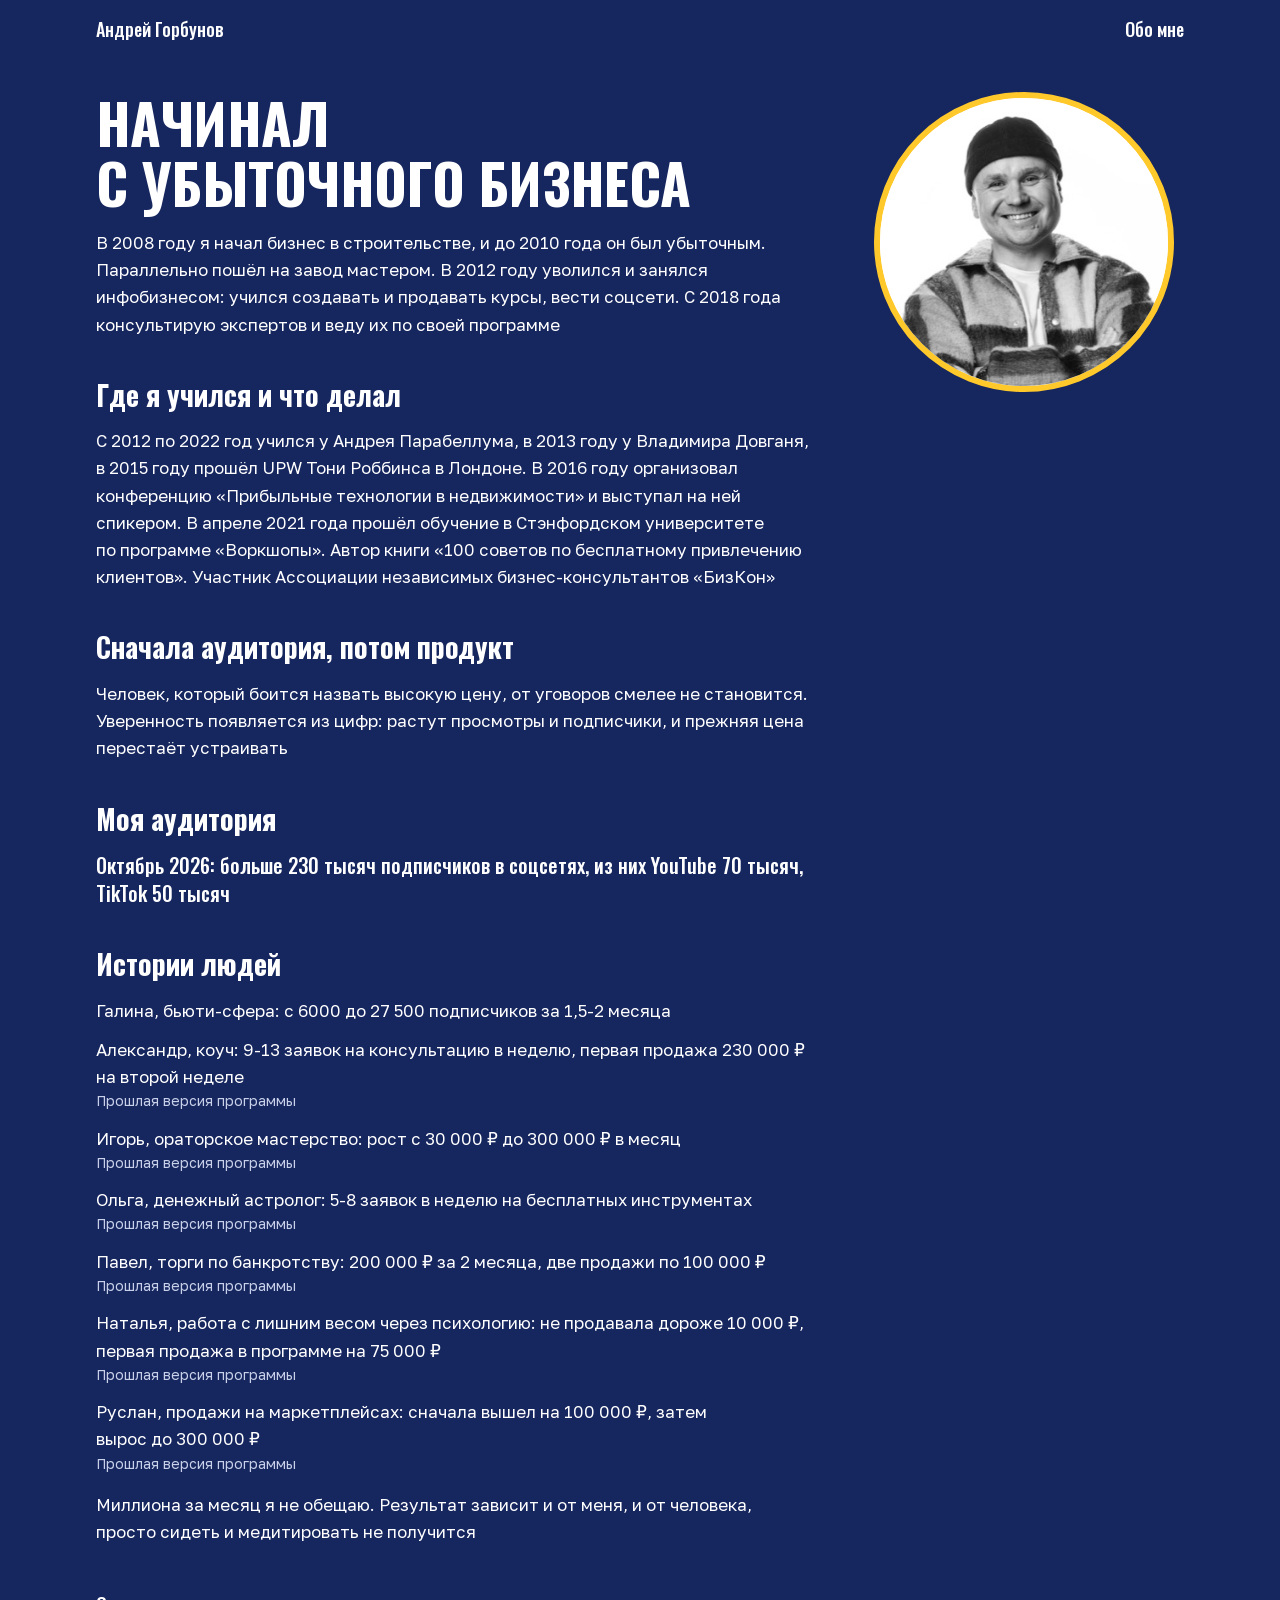
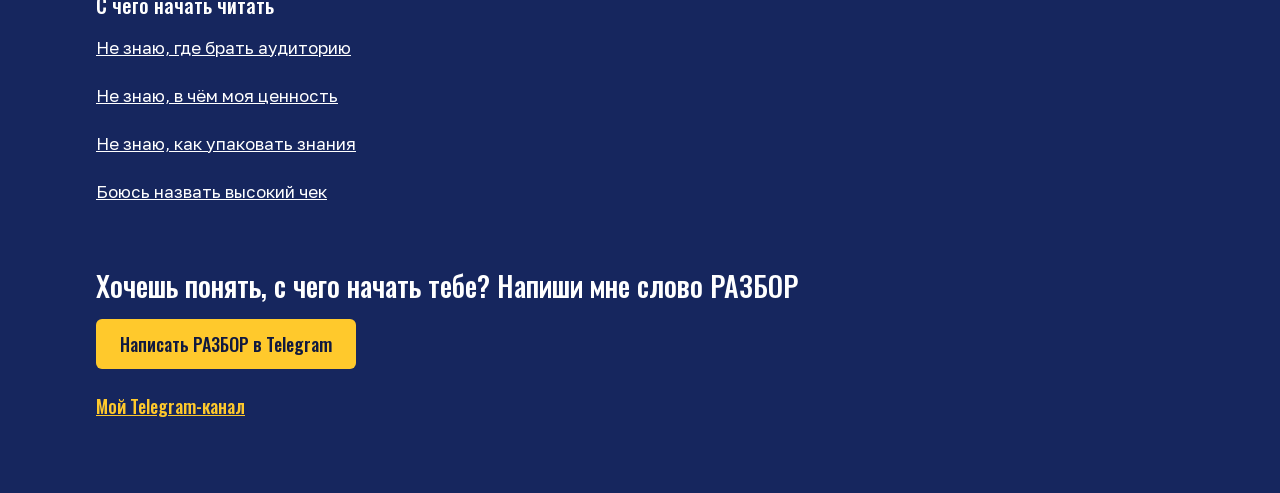
==== about.html @ 933ead1c "Первая версия сайта статей" ====
<!doctype html>
<html lang="ru">
<head>
<meta charset="utf-8">
<meta name="viewport" content="width=device-width,initial-scale=1,viewport-fit=cover">
<title>Обо мне: Андрей Горбунов, наставник</title>
<meta name="description" content="Как я начинал с убыточного бизнеса и почему сначала собираю аудиторию, а потом продукт">
<link rel="icon" href="assets/avtor-oblozhka.webp">
<link rel="stylesheet" href="assets/fonts.css">
<link rel="stylesheet" href="assets/site.css">
<meta property="og:title" content="Обо мне: Андрей Горбунов, наставник">
<meta property="og:description" content="Как я начинал с убыточного бизнеса и почему сначала собираю аудиторию, а потом продукт">
<meta property="og:type" content="website">
<meta property="og:url" content="https://gavul.github.io/about.html">
<meta property="og:image" content="https://gavul.github.io/assets/og.jpg">
<link rel="canonical" href="https://gavul.github.io/about.html">
</head>
<body>
<div class="shell"><header class="top"><a href="index.html">Андрей Горбунов</a><a href="about.html">Обо мне</a></header>
<main id="about" data-ekran="about"><section class="about">
<div class="about-photo"><img src="assets/avtor-portret.jpg" alt="Андрей Горбунов улыбается, скрестив руки" width="480" height="480"></div>
<div class="about-text">
<h1>Начинал с убыточного&nbsp;бизнеса</h1>
<p>В 2008 году я начал бизнес в строительстве, и до 2010 года он был убыточным. Параллельно пошёл на завод мастером. В 2012 году уволился и занялся инфобизнесом: учился создавать и продавать курсы, вести соцсети. С 2018 года консультирую экспертов и веду их по своей программе</p>
<h2>Где я учился и что делал</h2>
<p>С 2012 по 2022 год учился у Андрея Парабеллума, в 2013 году у Владимира Довганя, в 2015 году прошёл UPW Тони Роббинса в Лондоне. В 2016 году организовал конференцию «Прибыльные технологии в недвижимости» и выступал на ней спикером. В апреле 2021 года прошёл обучение в Стэнфордском университете по программе «Воркшопы». Автор книги «100 советов по бесплатному привлечению клиентов». Участник Ассоциации независимых бизнес-консультантов «БизКон»</p>
<h2>Сначала аудитория, потом продукт</h2>
<p>Человек, который боится назвать высокую цену, от уговоров смелее не становится. Уверенность появляется из цифр: растут просмотры и подписчики, и прежняя цена перестаёт устраивать</p>
<h2>Моя аудитория</h2>
<p class="nums">Октябрь 2026: больше 230 тысяч подписчиков в соцсетях, из них YouTube 70 тысяч, TikTok 50 тысяч</p>
<h2>Истории людей</h2>
<ul class="stories">
<li>Галина, бьюти-сфера: с 6000 до 27 500 подписчиков за 1,5-2 месяца</li>
<li>Александр, коуч: 9-13 заявок на консультацию в неделю, первая продажа 230 000 ₽ на второй неделе<small>Прошлая версия программы</small></li>
<li>Игорь, ораторское мастерство: рост с 30 000 ₽ до 300 000 ₽ в месяц<small>Прошлая версия программы</small></li>
<li>Ольга, денежный астролог: 5-8 заявок в неделю на бесплатных инструментах<small>Прошлая версия программы</small></li>
<li>Павел, торги по банкротству: 200 000 ₽ за 2 месяца, две продажи по 100 000 ₽<small>Прошлая версия программы</small></li>
<li>Наталья, работа с лишним весом через психологию: не продавала дороже 10 000 ₽, первая продажа в программе на 75 000 ₽<small>Прошлая версия программы</small></li>
<li>Руслан, продажи на маркетплейсах: сначала вышел на 100 000 ₽, затем вырос до 300 000 ₽<small>Прошлая версия программы</small></li>
</ul>
<p>Миллиона за месяц я не обещаю. Результат зависит и от меня, и от человека, просто сидеть и медитировать не получится</p>
</div></section>
<section class="more"><h2>С чего начать читать</h2><ul><li><a href="statya-auditoriya.html">Не знаю, где брать аудиторию</a></li><li><a href="statya-cennost.html">Не знаю, в чём моя ценность</a></li><li><a href="statya-produkt.html">Не знаю, как упаковать знания</a></li><li><a href="statya-chek.html">Боюсь назвать высокий чек</a></li></ul></section>
<section class="razbor" id="razbor"><p>Хочешь понять, с чего начать тебе? Напиши мне слово РАЗБОР</p><a class="btn" href="https://t.me/gavul?text=%D0%A0%D0%90%D0%97%D0%91%D0%9E%D0%A0">Написать РАЗБОР в Telegram</a><a class="tg" href="https://t.me/+gu_JXIsyhVdlMjBi">Мой Telegram-канал</a></section>
</main></div>
</body>
</html>
---- assets/fonts.css ----
@font-face{font-family:'Golos Text';font-weight:400;font-display:swap;src:url(fonts/golos-cyrillic.woff2) format('woff2');unicode-range:U+0301, U+0400-045F, U+0490-0491, U+04B0-04B1, U+2116}
@font-face{font-family:'Golos Text';font-weight:400;font-display:swap;src:url(fonts/golos-latin.woff2) format('woff2');unicode-range:U+0000-00FF, U+0131, U+0152-0153, U+02BB-02BC, U+02C6, U+02DA, U+02DC, U+0304, U+0308, U+0329, U+2000-206F, U+20AC, U+2122, U+2191, U+2193, U+2212, U+2215, U+FEFF, U+FFFD}
@font-face{font-family:'Golos Text';font-weight:500;font-display:swap;src:url(fonts/golos-cyrillic.woff2) format('woff2');unicode-range:U+0301, U+0400-045F, U+0490-0491, U+04B0-04B1, U+2116}
@font-face{font-family:'Golos Text';font-weight:500;font-display:swap;src:url(fonts/golos-latin.woff2) format('woff2');unicode-range:U+0000-00FF, U+0131, U+0152-0153, U+02BB-02BC, U+02C6, U+02DA, U+02DC, U+0304, U+0308, U+0329, U+2000-206F, U+20AC, U+2122, U+2191, U+2193, U+2212, U+2215, U+FEFF, U+FFFD}
@font-face{font-family:'Golos Text';font-weight:700;font-display:swap;src:url(fonts/golos-cyrillic.woff2) format('woff2');unicode-range:U+0301, U+0400-045F, U+0490-0491, U+04B0-04B1, U+2116}
@font-face{font-family:'Golos Text';font-weight:700;font-display:swap;src:url(fonts/golos-latin.woff2) format('woff2');unicode-range:U+0000-00FF, U+0131, U+0152-0153, U+02BB-02BC, U+02C6, U+02DA, U+02DC, U+0304, U+0308, U+0329, U+2000-206F, U+20AC, U+2122, U+2191, U+2193, U+2212, U+2215, U+FEFF, U+FFFD}
@font-face{font-family:'Oswald';font-weight:500;font-display:swap;src:url(fonts/oswald-cyrillic.woff2) format('woff2');unicode-range:U+0301, U+0400-045F, U+0490-0491, U+04B0-04B1, U+2116}
@font-face{font-family:'Oswald';font-weight:500;font-display:swap;src:url(fonts/oswald-latin.woff2) format('woff2');unicode-range:U+0000-00FF, U+0131, U+0152-0153, U+02BB-02BC, U+02C6, U+02DA, U+02DC, U+0304, U+0308, U+0329, U+2000-206F, U+20AC, U+2122, U+2191, U+2193, U+2212, U+2215, U+FEFF, U+FFFD}
@font-face{font-family:'Oswald';font-weight:700;font-display:swap;src:url(fonts/oswald-cyrillic.woff2) format('woff2');unicode-range:U+0301, U+0400-045F, U+0490-0491, U+04B0-04B1, U+2116}
@font-face{font-family:'Oswald';font-weight:700;font-display:swap;src:url(fonts/oswald-latin.woff2) format('woff2');unicode-range:U+0000-00FF, U+0131, U+0152-0153, U+02BB-02BC, U+02C6, U+02DA, U+02DC, U+0304, U+0308, U+0329, U+2000-206F, U+20AC, U+2122, U+2191, U+2193, U+2212, U+2215, U+FEFF, U+FFFD}
---- assets/site.css ----
:root{--navy:#16265E;--navy-up:#1D3173;--ink:#10193F;--gold:#FFC92C;--gold-hover:#FFD65C;--text:#FFFFFF;--text-2:#C9D1EA;--line:#4A5DA3;--paper:#F6F7FB;--paper-text:#16265E;--paper-text-2:#44507A;--font-display:"Oswald","Arial Narrow",sans-serif;--font-body:"Golos Text",system-ui,sans-serif;--t-h1:clamp(2.75rem,12vw,4.5rem);--t-h2:1.75rem;--t-h3:1.25rem;--t-body:1.0625rem;--t-small:.875rem;--s1:4px;--s2:8px;--s3:12px;--s4:16px;--s5:24px;--s6:32px;--s7:48px;--s8:64px;--radius:6px;--measure:65ch;--ease-out:cubic-bezier(0.23,1,0.32,1)}
*{box-sizing:border-box}
html{-webkit-text-size-adjust:100%}
body{margin:0;background:var(--navy);color:var(--text);font:400 var(--t-body)/1.6 var(--font-body)}
a{color:inherit}
a:focus-visible{outline:2px solid var(--gold);outline-offset:3px}
.shell{max-width:1120px;margin:0 auto;padding-inline:max(var(--s4),env(safe-area-inset-left,0px))}
.top{display:flex;justify-content:space-between;align-items:center;gap:var(--s4);padding-block:var(--s2) var(--s5)}
.top a{display:inline-flex;align-items:center;min-height:44px;text-decoration:none;font:500 1.125rem/1.2 var(--font-display)}
.top a:hover{color:var(--gold)}
.hero{display:grid;gap:var(--s5)}
.hero-photo{margin-inline:calc(var(--s4)*-1);overflow:hidden}
.hero-photo img{display:block;width:min(72vw,300px);max-width:520px;aspect-ratio:1;height:auto;margin:0 auto;object-fit:cover;-webkit-mask-image:linear-gradient(#000 88%,transparent);mask-image:linear-gradient(#000 88%,transparent)}
.hero-text{display:grid;gap:var(--s4);min-width:0}
h1{font:700 var(--t-h1)/1.08 var(--font-display);letter-spacing:-.01em;text-transform:uppercase;margin:0;text-wrap:balance}
.lead{margin:0;color:var(--text-2);max-width:var(--measure);text-wrap:pretty}
.plates{display:grid;gap:var(--s2);margin:0;padding:0;list-style:none}
.plates a{display:block;height:100%;background:var(--gold);color:var(--ink);padding:var(--s3) var(--s4);border-radius:var(--radius);text-decoration:none;transition:background .16s var(--ease-out)}
.plates a:hover{background:var(--gold-hover)}
.plates a:active{transform:scale(.98)}
.plates b{display:block;font:700 1.375rem/1.2 var(--font-display);letter-spacing:.01em}
.plates span{display:block;font-size:var(--t-small);line-height:1.4}
.sign{margin:0;font-size:var(--t-small);color:var(--text-2);text-wrap:pretty}
.razbor{display:grid;gap:var(--s4);justify-items:start;padding-block:var(--s7) var(--s8)}
.razbor p{font:500 var(--t-h2)/1.2 var(--font-display);margin:0;text-wrap:balance}
.btn{display:inline-block;background:var(--gold);color:var(--ink);font:500 1.125rem/1 var(--font-display);padding:var(--s4) var(--s5);border-radius:var(--radius);text-decoration:none;white-space:nowrap;transition:background .16s var(--ease-out)}
.btn:hover{background:var(--gold-hover)}
.btn:active{transform:scale(.98)}
@media (min-width:860px){h1{font-size:clamp(2.75rem,4.6vw,4.25rem)}.plates b{font-size:1.1875rem}.hero{grid-template-columns:1fr 440px;align-items:center;gap:var(--s7)}.hero-photo{order:2;margin-inline:0}.hero-photo img{width:100%;max-width:440px}.plates{grid-template-columns:1fr 1fr}.razbor{padding-top:var(--s6)}}
@media (prefers-reduced-motion:reduce){.plates a,.btn{transition:none}.plates a:active,.btn:active{transform:none}}
.art-head{padding-block:var(--s4) var(--s7);display:grid;gap:var(--s4);justify-items:start;max-width:760px}
.art-tag{color:var(--gold);font:500 1rem/1.2 var(--font-display);min-height:44px;display:inline-flex;align-items:center}
.art-head h1{font-size:clamp(2.25rem,8vw,3.5rem);text-transform:none}
.art-paper{background:var(--paper);color:var(--paper-text)}
.art-body{max-width:calc(var(--measure) + 2*var(--s4));margin:0 auto;padding:var(--s7) var(--s4);line-height:1.55;display:grid;gap:var(--s4)}
.art-body p,.art-body ol{margin:0}
.art-body ol{padding-left:1.4em;display:grid;gap:var(--s2)}
.art-body h2{font:700 var(--t-h2)/1.2 var(--font-display);margin:var(--s5) 0 0;text-wrap:balance}
.quick{font-size:1.1875rem;font-weight:500}
.story{background:#fff;padding:var(--s4);border-radius:var(--radius);border:1px solid #D5DBEC}
.story small{display:block;color:var(--paper-text-2);font-size:var(--t-small);margin-top:var(--s1)}
.pre{background:var(--navy);color:var(--text);padding:var(--s5) var(--s4);border-radius:var(--radius);display:grid;gap:var(--s3);margin-top:var(--s5)}
.pre h2{margin:0;color:var(--gold)}
.art-end{padding-block:var(--s7);display:grid;gap:var(--s6);max-width:760px}
.art-end .razbor{padding:0}
.author{display:grid;grid-template-columns:96px 1fr;gap:var(--s4);align-items:start}
.author img{width:96px;height:96px;object-fit:cover;object-position:top;border-radius:50%;background:#fff}
.author p{margin:0 0 var(--s3);color:var(--text-2);font-size:1rem}
.author .link{display:inline-flex;align-items:center;min-height:44px;color:var(--gold);font:500 1.125rem/1.2 var(--font-display)}
.more h2{font:500 var(--t-h3)/1.2 var(--font-display);margin:0 0 var(--s2)}
.more ul{margin:0;padding:0;list-style:none;display:grid;gap:var(--s1)}
.more a{display:inline-flex;align-items:center;min-height:44px;color:var(--text)}
.about{display:grid;gap:var(--s6);padding-block:var(--s4) var(--s7)}
.about-photo{width:min(100%,300px);aspect-ratio:1;background:#fff;border:6px solid var(--gold);border-radius:50%;overflow:hidden;justify-self:center}
.about-photo img{display:block;width:100%;height:100%;object-fit:cover;object-position:top}
.about-text{display:grid;gap:var(--s4);min-width:0;max-width:var(--measure)}
.about-text p,.about-text ul{margin:0;text-wrap:pretty}
.about-text h2{font:700 var(--t-h2)/1.2 var(--font-display);margin:var(--s5) 0 0;text-wrap:balance}
.about-text ul{padding:0;list-style:none;display:grid;gap:var(--s3)}
.about-text small{display:block;color:var(--text-2);font-size:var(--t-small)}
@media (min-width:860px){.about{grid-template-columns:1fr 320px;align-items:start;gap:var(--s7)}.about-photo{order:2}}
.about-text h1{font-size:clamp(1.875rem,8.6vw,3.5rem)}
.who{margin:0;font:500 1.125rem/1.3 var(--font-display);color:var(--gold);text-wrap:pretty}
.early a{color:var(--paper-text);font-weight:500}
.about ~ .more{padding-bottom:var(--s5)}
.nums{font:500 1.25rem/1.4 var(--font-display)}
.tg{display:inline-flex;align-items:center;min-height:44px;color:var(--gold);font:500 1.125rem/1.2 var(--font-display)}
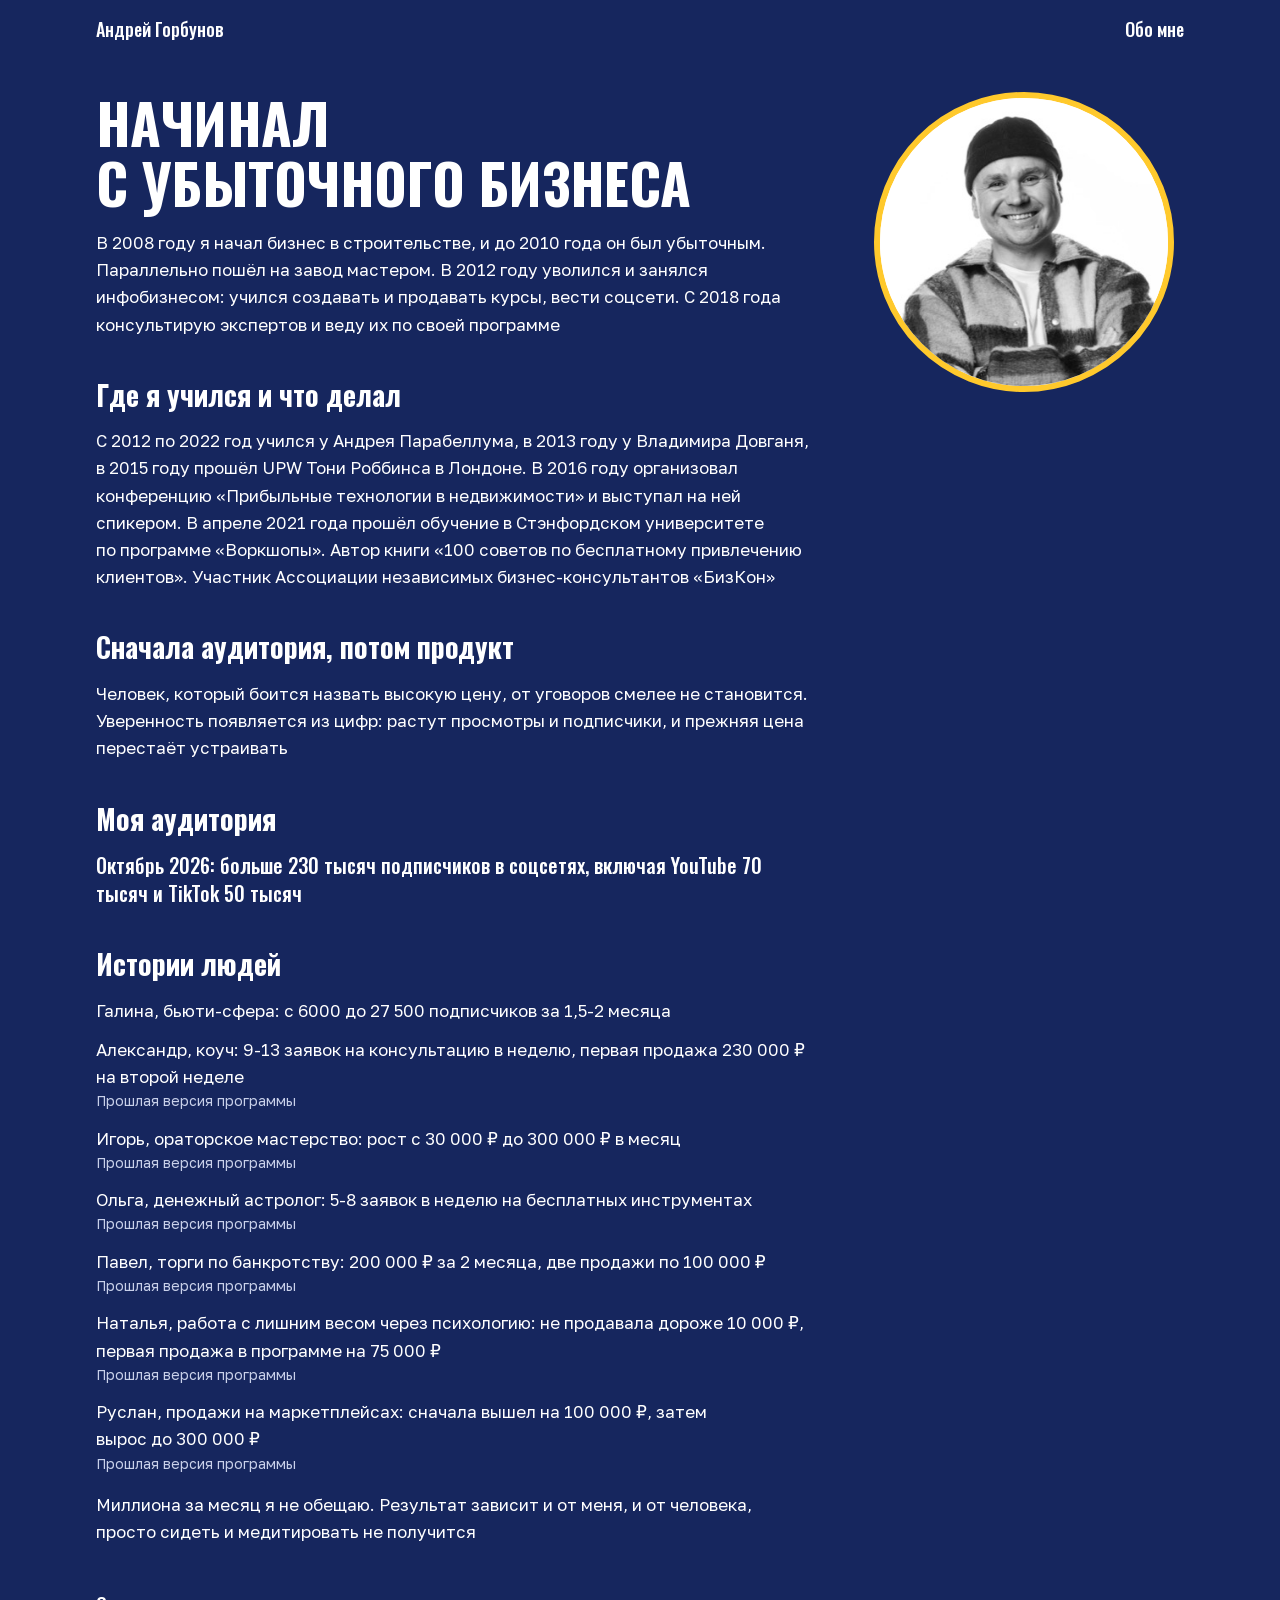
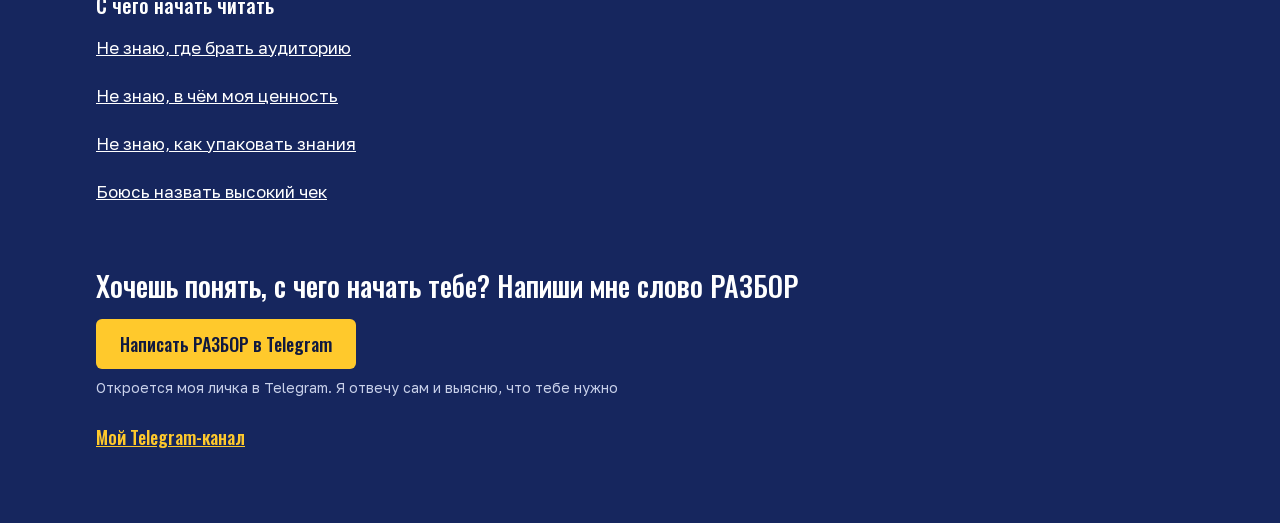
==== commit 6551f27b: "Правки по повторной проверке, карта сайта" ====
--- a/about.html
+++ b/about.html
@@ -27,7 +27,7 @@
 <h2>Сначала аудитория, потом продукт</h2>
 <p>Человек, который боится назвать высокую цену, от уговоров смелее не становится. Уверенность появляется из цифр: растут просмотры и подписчики, и прежняя цена перестаёт устраивать</p>
 <h2>Моя аудитория</h2>
-<p class="nums">Октябрь 2026: больше 230 тысяч подписчиков в соцсетях, из них YouTube 70 тысяч, TikTok 50 тысяч</p>
+<p class="nums">Октябрь 2026: больше 230 тысяч подписчиков в соцсетях, включая YouTube 70 тысяч и TikTok 50 тысяч</p>
 <h2>Истории людей</h2>
 <ul class="stories">
 <li>Галина, бьюти-сфера: с 6000 до 27 500 подписчиков за 1,5-2 месяца</li>
@@ -41,7 +41,7 @@
 <p>Миллиона за месяц я не обещаю. Результат зависит и от меня, и от человека, просто сидеть и медитировать не получится</p>
 </div></section>
 <section class="more"><h2>С чего начать читать</h2><ul><li><a href="statya-auditoriya.html">Не знаю, где брать аудиторию</a></li><li><a href="statya-cennost.html">Не знаю, в чём моя ценность</a></li><li><a href="statya-produkt.html">Не знаю, как упаковать знания</a></li><li><a href="statya-chek.html">Боюсь назвать высокий чек</a></li></ul></section>
-<section class="razbor" id="razbor"><p>Хочешь понять, с чего начать тебе? Напиши мне слово РАЗБОР</p><a class="btn" href="https://t.me/gavul?text=%D0%A0%D0%90%D0%97%D0%91%D0%9E%D0%A0">Написать РАЗБОР в Telegram</a><a class="tg" href="https://t.me/+gu_JXIsyhVdlMjBi">Мой Telegram-канал</a></section>
+<section class="razbor" id="razbor"><p>Хочешь понять, с чего начать тебе? Напиши мне слово РАЗБОР</p><a class="btn" href="https://t.me/gavul?text=%D0%A0%D0%90%D0%97%D0%91%D0%9E%D0%A0">Написать РАЗБОР в Telegram</a><small class="after">Откроется моя личка в Telegram. Я отвечу сам и выясню, что тебе нужно</small><a class="tg" href="https://t.me/+gu_JXIsyhVdlMjBi">Мой Telegram-канал</a></section>
 </main></div>
 </body>
 </html>
--- a/assets/site.css
+++ b/assets/site.css
@@ -10,7 +10,7 @@
 .top a:hover{color:var(--gold)}
 .hero{display:grid;gap:var(--s5)}
 .hero-photo{margin-inline:calc(var(--s4)*-1);overflow:hidden}
-.hero-photo img{display:block;width:min(72vw,300px);max-width:520px;aspect-ratio:1;height:auto;margin:0 auto;object-fit:cover;-webkit-mask-image:linear-gradient(#000 88%,transparent);mask-image:linear-gradient(#000 88%,transparent)}
+.hero-photo img{display:block;width:min(88vw,360px);max-width:520px;aspect-ratio:640/520;height:auto;margin:0 auto;object-fit:cover;-webkit-mask-image:linear-gradient(#000 88%,transparent);mask-image:linear-gradient(#000 88%,transparent)}
 .hero-text{display:grid;gap:var(--s4);min-width:0}
 h1{font:700 var(--t-h1)/1.08 var(--font-display);letter-spacing:-.01em;text-transform:uppercase;margin:0;text-wrap:balance}
 .lead{margin:0;color:var(--text-2);max-width:var(--measure);text-wrap:pretty}
@@ -65,3 +65,4 @@
 .about ~ .more{padding-bottom:var(--s5)}
 .nums{font:500 1.25rem/1.4 var(--font-display)}
 .tg{display:inline-flex;align-items:center;min-height:44px;color:var(--gold);font:500 1.125rem/1.2 var(--font-display)}
+.after{display:block;margin-top:calc(var(--s2)*-1);font-size:var(--t-small);color:var(--text-2);max-width:var(--measure)}
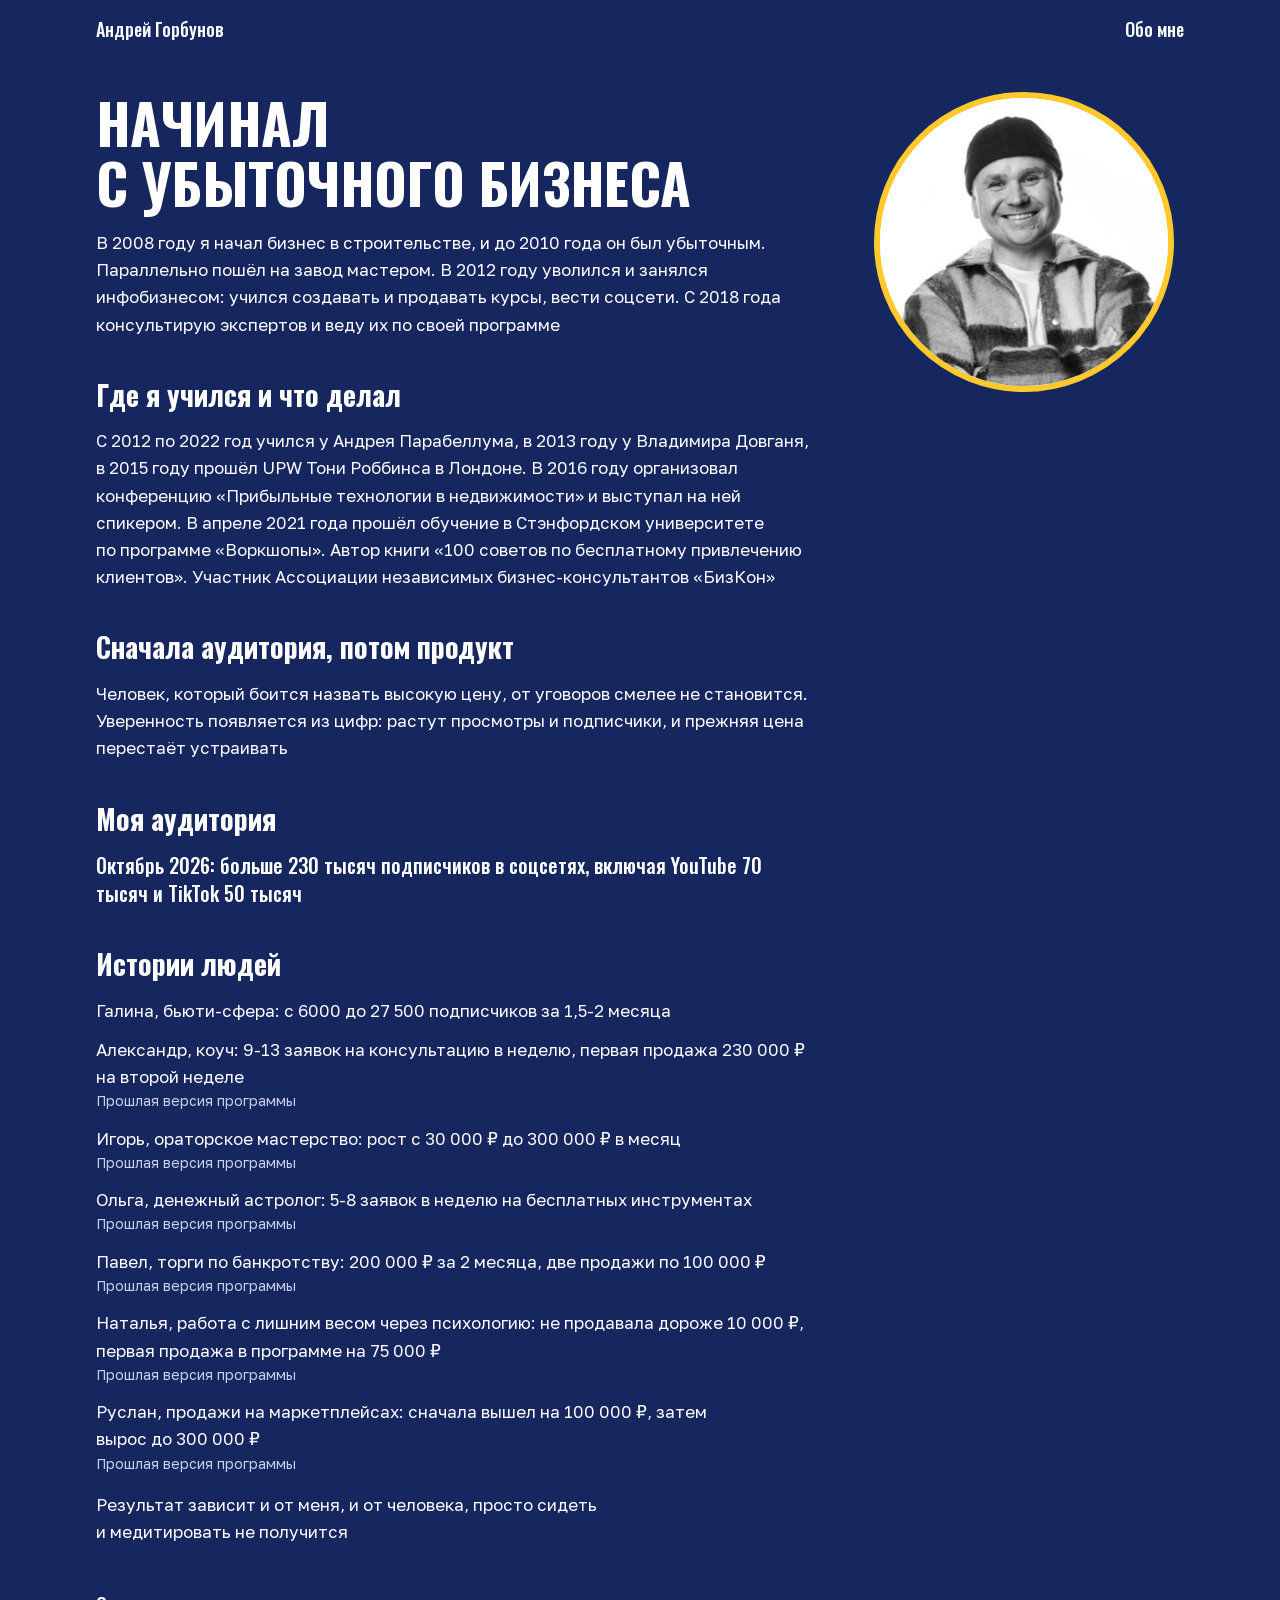
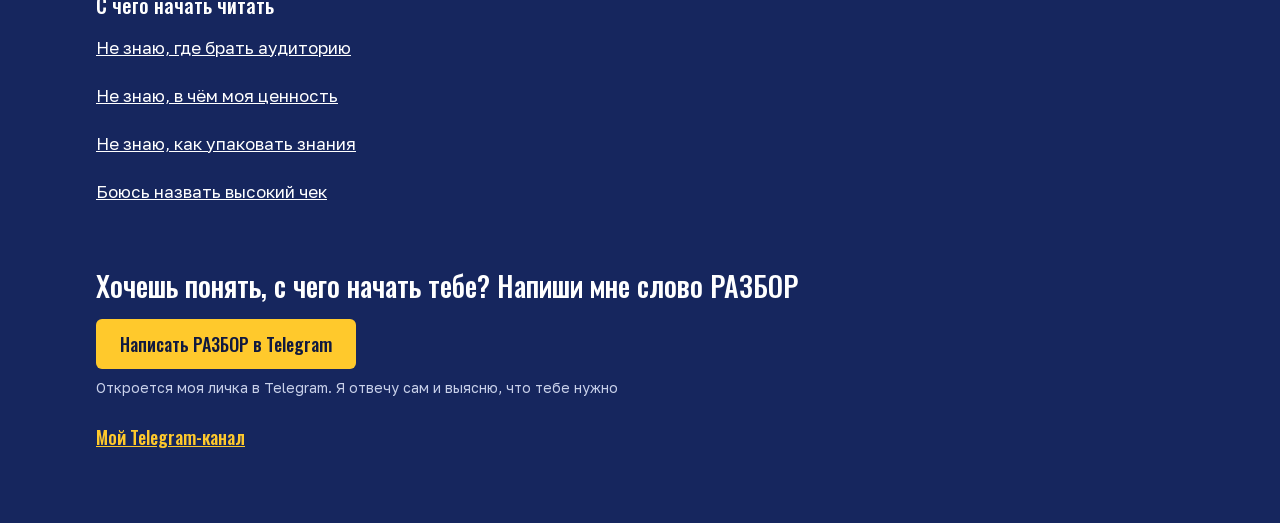
==== commit 70235421: "Убрана фраза про миллион" ====
--- a/about.html
+++ b/about.html
@@ -38,7 +38,7 @@
 <li>Наталья, работа с лишним весом через психологию: не продавала дороже 10 000 ₽, первая продажа в программе на 75 000 ₽<small>Прошлая версия программы</small></li>
 <li>Руслан, продажи на маркетплейсах: сначала вышел на 100 000 ₽, затем вырос до 300 000 ₽<small>Прошлая версия программы</small></li>
 </ul>
-<p>Миллиона за месяц я не обещаю. Результат зависит и от меня, и от человека, просто сидеть и медитировать не получится</p>
+<p>Результат зависит и от меня, и от человека, просто сидеть и медитировать не получится</p>
 </div></section>
 <section class="more"><h2>С чего начать читать</h2><ul><li><a href="statya-auditoriya.html">Не знаю, где брать аудиторию</a></li><li><a href="statya-cennost.html">Не знаю, в чём моя ценность</a></li><li><a href="statya-produkt.html">Не знаю, как упаковать знания</a></li><li><a href="statya-chek.html">Боюсь назвать высокий чек</a></li></ul></section>
 <section class="razbor" id="razbor"><p>Хочешь понять, с чего начать тебе? Напиши мне слово РАЗБОР</p><a class="btn" href="https://t.me/gavul?text=%D0%A0%D0%90%D0%97%D0%91%D0%9E%D0%A0">Написать РАЗБОР в Telegram</a><small class="after">Откроется моя личка в Telegram. Я отвечу сам и выясню, что тебе нужно</small><a class="tg" href="https://t.me/+gu_JXIsyhVdlMjBi">Мой Telegram-канал</a></section>
